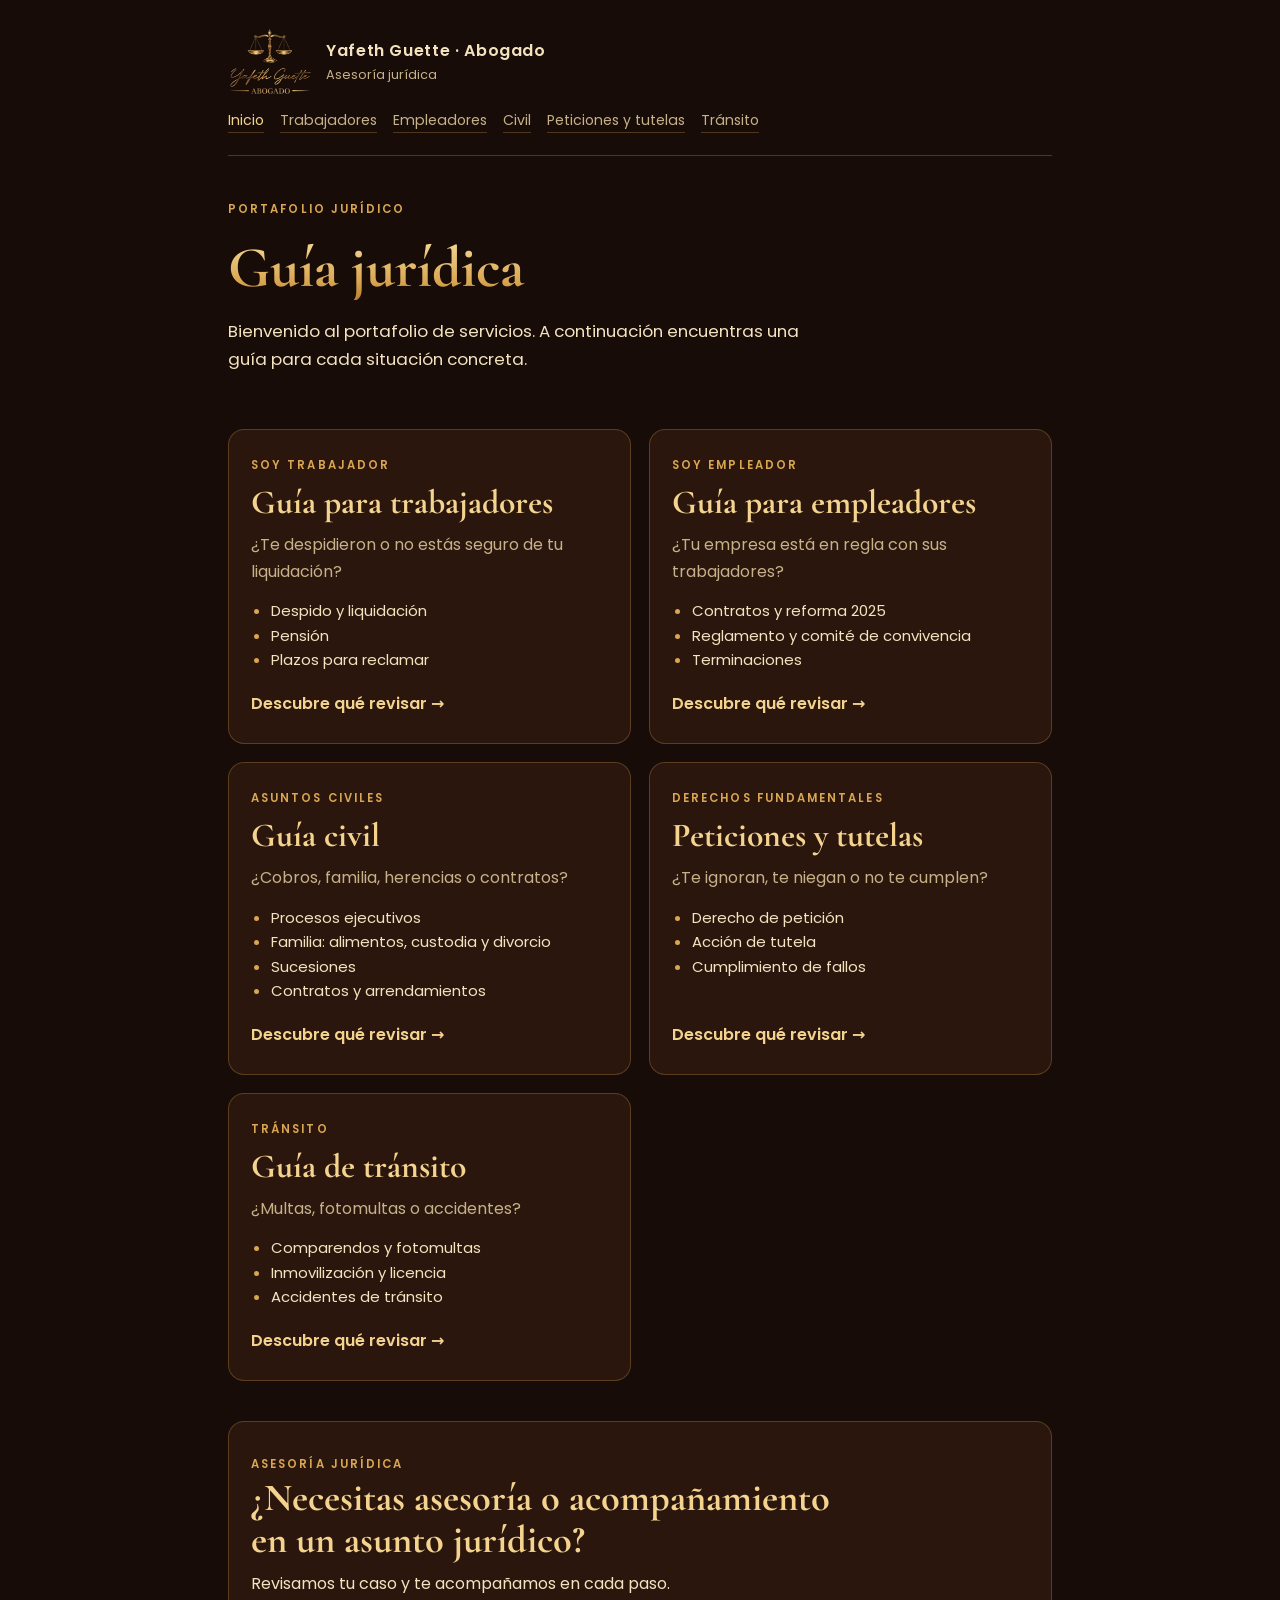
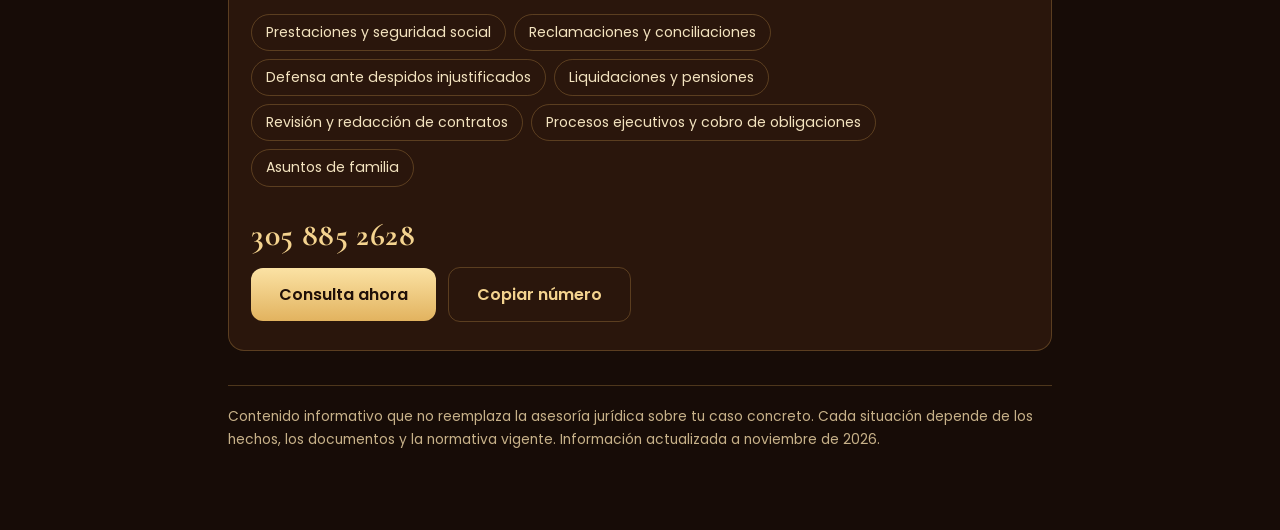
==== index.html @ 8e757d1c "Portafolio jurídico: inicio con cinco guías (trabajadores, empleadores, civil, peticiones y tutelas," ====
<!doctype html>
<html lang="es">
<head>
<meta charset="utf-8">
<meta name="viewport" content="width=device-width,initial-scale=1,viewport-fit=cover">
<meta name="description" content="Portafolio jurídico de Yafeth Guette, abogado: guías para trabajadores y empleadores en Colombia y asesoría en distintos ámbitos del derecho.">
<meta property="og:type" content="website">
<meta property="og:title" content="Guía Jurídica Yafeth Guette">
<meta property="og:description" content="Portafolio jurídico de Yafeth Guette, abogado: guías para trabajadores y empleadores en Colombia y asesoría en distintos ámbitos del derecho.">
<meta property="og:locale" content="es_CO">
<meta name="theme-color" content="#170c07">
<link rel="icon" type="image/webp" href="logo.webp">
<title>Guía Jurídica Yafeth Guette</title>
<link rel="stylesheet" href="https://fonts.googleapis.com/css2?family=Cormorant+Garamond:wght@600;700&family=Poppins:wght@400;500;600&display=swap">
<link rel="stylesheet" href="styles.css">
</head>
<body>
<div class="wrap">
  <div class="top">
    <div class="brand"><img alt="Logo de Yafeth Guette, abogado" src="logo.webp" width="84" height="66">
    <div><b>Yafeth Guette · Abogado</b><span>Asesoría jurídica</span></div></div>
    <nav aria-label="Guías"><a href="index.html" aria-current="page">Inicio</a><a href="trabajadores.html">Trabajadores</a><a href="empleadores.html">Empleadores</a><a href="civil.html">Civil</a><a href="peticiones.html">Peticiones y tutelas</a><a href="transito.html">Tránsito</a></nav>
  </div>

  <div class="hero">
    <span class="label">Portafolio jurídico</span>
    <h1>Guía jurídica</h1>
    <p class="intro">Bienvenido al portafolio de servicios. A continuación encuentras una guía para cada situación concreta.</p>
  </div>

  <div class="doors">
    <a class="door" href="trabajadores.html">
      <span class="label">Soy trabajador</span>
      <h2>Guía para trabajadores</h2>
      <p>¿Te despidieron o no estás seguro de tu liquidación?</p>
      <ul><li>Despido y liquidación</li><li>Pensión</li><li>Plazos para reclamar</li></ul>
      <span class="go">Descubre qué revisar →</span>
    </a>
    <a class="door" href="empleadores.html">
      <span class="label">Soy empleador</span>
      <h2>Guía para empleadores</h2>
      <p>¿Tu empresa está en regla con sus trabajadores?</p>
      <ul><li>Contratos y reforma 2025</li><li>Reglamento y comité de convivencia</li><li>Terminaciones</li></ul>
      <span class="go">Descubre qué revisar →</span>
    </a>
    <a class="door" href="civil.html">
      <span class="label">Asuntos civiles</span>
      <h2>Guía civil</h2>
      <p>¿Cobros, familia, herencias o contratos?</p>
      <ul><li>Procesos ejecutivos</li><li>Familia: alimentos, custodia y divorcio</li><li>Sucesiones</li><li>Contratos y arrendamientos</li></ul>
      <span class="go">Descubre qué revisar →</span>
    </a>
    <a class="door" href="peticiones.html">
      <span class="label">Derechos fundamentales</span>
      <h2>Peticiones y tutelas</h2>
      <p>¿Te ignoran, te niegan o no te cumplen?</p>
      <ul><li>Derecho de petición</li><li>Acción de tutela</li><li>Cumplimiento de fallos</li></ul>
      <span class="go">Descubre qué revisar →</span>
    </a>
    <a class="door" href="transito.html">
      <span class="label">Tránsito</span>
      <h2>Guía de tránsito</h2>
      <p>¿Multas, fotomultas o accidentes?</p>
      <ul><li>Comparendos y fotomultas</li><li>Inmovilización y licencia</li><li>Accidentes de tránsito</li></ul>
      <span class="go">Descubre qué revisar →</span>
    </a>
  </div>

  <div class="offer" id="contacto">
    <span class="label">Asesoría jurídica</span>
    <h2>¿Necesitas asesoría o acompañamiento en un asunto jurídico?</h2>
    <p>Revisamos tu caso y te acompañamos en cada paso.</p>
    <ul class="svc">
      <li>Prestaciones y seguridad social</li>
      <li>Reclamaciones y conciliaciones</li>
      <li>Defensa ante despidos injustificados</li>
      <li>Liquidaciones y pensiones</li>
      <li>Revisión y redacción de contratos</li>
      <li>Procesos ejecutivos y cobro de obligaciones</li>
      <li>Asuntos de familia</li>
    </ul>
    <div class="phone" id="tel">305 885 2628</div>
    <div class="cta-row">
      <a class="btn" href="https://wa.me/573058852628?text=Hola%2C%20quiero%20asesor%C3%ADa%20jur%C3%ADdica" target="_blank" rel="noopener">Consulta ahora</a>
      <button class="btn ghost" type="button" id="copy">Copiar número</button>
      <span class="muted small" id="copy-msg" aria-live="polite"></span>
    </div>
  </div>
  <footer class="small muted">
    <p>Contenido informativo que no reemplaza la asesoría jurídica sobre tu caso concreto. Cada situación depende de los hechos, los documentos y la normativa vigente. Información actualizada a noviembre de 2026.</p>
  </footer>
</div>
<script src="calc.js"></script>
</body>
</html>
---- styles.css ----
/* Marrón profundo y oro de la marca; guías de consulta con tablas y calculadoras sobrias. */
:root{
  --bg:#170c07; --bg-2:#1f1009; --card:#2a160c; --line:rgba(217,166,82,.28);
  --gold:#d9a652; --gold-hi:#f4d38f; --ink:#f3e3bf; --muted:#c7b189; --btn-ink:#1f0f08;
  --display:'Cormorant Garamond',Georgia,'Times New Roman',serif;
  --body:'Poppins',system-ui,-apple-system,'Segoe UI',sans-serif;
  color-scheme:dark;
}
*{box-sizing:border-box}
body{background:var(--bg);color:var(--ink);font-family:var(--body);font-size:16px;line-height:1.65;margin:0}
.wrap{max-width:860px;margin:0 auto;padding-block:28px 64px;
  padding-left:max(18px,env(safe-area-inset-left,0px));padding-right:max(18px,env(safe-area-inset-right,0px))}
a{color:var(--gold-hi)}
h1,h2,h3{font-family:var(--display);font-weight:700;line-height:1.1;margin:0;text-wrap:balance}
h1{font-size:clamp(2.3rem,7.5vw,3.6rem);background:linear-gradient(180deg,#f7dc9a,#d9a652 70%,#b9822f);-webkit-background-clip:text;background-clip:text;color:transparent}
h2{font-size:clamp(1.8rem,5vw,2.4rem);color:var(--gold-hi)}
h3{font-size:1.4rem;color:var(--gold-hi)}
p{margin:0 0 14px}
.muted{color:var(--muted)}
.small{font-size:.86rem}
.label{font-size:.72rem;letter-spacing:.18em;text-transform:uppercase;color:var(--gold);font-weight:600}

.top{display:flex;align-items:center;gap:14px;padding-bottom:22px;border-bottom:1px solid var(--line)}
.top img{width:84px;height:auto;display:block}
.top b{font-weight:600;letter-spacing:.04em}
.top span{display:block;font-size:.8rem;color:var(--muted)}

.hero{padding:44px 0 34px;display:grid;gap:18px}
.hero p{max-width:600px;font-size:1.05rem;color:var(--ink)}
.cta-row{display:flex;flex-wrap:wrap;gap:12px;align-items:center;margin-top:6px}
.btn{display:inline-block;background:linear-gradient(180deg,#fbe2a4,#e2b35f);color:var(--btn-ink);font:600 1rem var(--body);padding:14px 28px;border-radius:12px;text-decoration:none;border:0;cursor:pointer}
.btn:hover{filter:brightness(1.06)}
.btn.ghost{background:transparent;color:var(--gold-hi);border:1px solid var(--line)}
.btn:focus-visible,a:focus-visible,input:focus-visible,select:focus-visible{outline:2px solid var(--gold-hi);outline-offset:2px}
.jump{display:flex;flex-wrap:wrap;gap:8px 18px;margin-top:8px;font-size:.9rem}
.jump a{text-decoration:none;color:var(--muted);border-bottom:1px solid var(--line)}
.jump a:hover{color:var(--gold-hi)}

section{padding:46px 0 10px;border-top:1px solid var(--line);scroll-margin-top:12px}
section>.label{display:block;margin-bottom:10px}
section h2{margin-bottom:16px}
ul.plain{margin:0 0 16px;padding-left:20px}
ul.plain li{margin-bottom:6px}
ul.plain li::marker{color:var(--gold)}

.scroll{overflow-x:auto;margin:6px 0 18px}
table{border-collapse:collapse;width:100%;min-width:0;font-size:.93rem}
th,td{text-align:left;padding:10px 12px;border-bottom:1px solid var(--line);vertical-align:top}
th{font-size:.72rem;letter-spacing:.12em;text-transform:uppercase;color:var(--gold);font-weight:600}
td.num,th.num{text-align:right;font-variant-numeric:tabular-nums}

.note{border-left:3px solid var(--gold);background:var(--bg-2);padding:12px 16px;margin:6px 0 18px;font-size:.92rem;color:var(--ink)}
.calc{background:var(--card);border:1px solid var(--line);border-radius:14px;padding:20px;margin:22px 0}
.calc h3{margin-bottom:4px}
.calc .ex{display:inline-block;font-size:.72rem;letter-spacing:.12em;text-transform:uppercase;color:var(--btn-ink);background:var(--gold);border-radius:99px;padding:2px 10px;margin-left:8px;vertical-align:middle;font-family:var(--body);font-weight:600}
.grid{display:grid;grid-template-columns:repeat(auto-fit,minmax(210px,1fr));gap:14px;margin:16px 0}
.field{display:flex;flex-direction:column;gap:5px;min-width:0}
.field label{font-size:.8rem;color:var(--muted)}
input,select{font:400 1rem var(--body);color:var(--ink);background:var(--bg-2);border:1px solid var(--line);border-radius:10px;padding:11px 12px;width:100%;min-width:0}
.out{border-top:1px solid var(--line);padding-top:14px}
.out table{min-width:0}
.total{display:flex;justify-content:space-between;gap:12px;align-items:baseline;margin-top:8px;font-weight:600}
.total strong{font-family:var(--display);font-size:2rem;color:var(--gold-hi);font-variant-numeric:tabular-nums}
.err{color:#ffb4a0}

ol.steps{list-style:none;counter-reset:s;padding:0;margin:0 0 16px;display:grid;gap:12px}
ol.steps li{counter-increment:s;display:grid;grid-template-columns:34px 1fr;gap:12px;align-items:start}
ol.steps li::before{content:counter(s);width:34px;height:34px;border-radius:50%;border:1px solid var(--gold);color:var(--gold-hi);display:flex;align-items:center;justify-content:center;font-weight:600;font-size:.9rem}
.docs{display:grid;grid-template-columns:repeat(auto-fit,minmax(250px,1fr));gap:8px 22px;margin:0 0 16px;padding:0;list-style:none}
.docs label{display:flex;gap:10px;align-items:flex-start;cursor:pointer}
.docs input{width:18px;height:18px;margin-top:5px;flex:0 0 auto;accent-color:var(--gold)}

.offer{margin-top:40px;background:var(--card);border:1px solid var(--line);border-radius:16px;padding:28px 22px}
.offer h2{margin-bottom:10px}
.svc{display:flex;flex-wrap:wrap;gap:8px;margin:16px 0 22px;padding:0;list-style:none}
.svc li{border:1px solid var(--line);border-radius:99px;padding:6px 14px;font-size:.88rem}
.phone{font-family:var(--display);font-size:2rem;font-weight:700;color:var(--gold-hi);letter-spacing:.02em;user-select:all}
footer{margin-top:34px;padding-top:20px;border-top:1px solid var(--line)}
@media (prefers-reduced-motion:no-preference){.btn{transition:filter .15s}}

.top{justify-content:space-between;flex-wrap:wrap}
.top .brand{display:flex;align-items:center;gap:14px}
.top nav{display:flex;gap:16px;font-size:.88rem;flex-wrap:wrap}
.top nav a{color:var(--muted);text-decoration:none;border-bottom:1px solid var(--line)}
.top nav a:hover,.top nav a[aria-current]{color:var(--gold-hi)}
.doors{display:grid;grid-template-columns:repeat(auto-fit,minmax(280px,1fr));gap:18px;margin:8px 0 10px}
.door{display:flex;flex-direction:column;gap:10px;background:var(--card);border:1px solid var(--line);border-radius:16px;padding:26px 22px;text-decoration:none;color:var(--ink);min-width:0}
.door:hover{border-color:var(--gold)}
.door h2{font-size:clamp(1.7rem,4.5vw,2.1rem);margin:0}
.door p{margin:0;color:var(--muted)}
.door ul{margin:4px 0 8px;padding-left:20px;color:var(--ink);font-size:.93rem}
.door ul li::marker{color:var(--gold)}
.door .go{margin-top:auto;font-weight:600;color:var(--gold-hi)}
.cross{margin-top:34px;padding:18px 20px;border:1px solid var(--line);border-radius:12px;background:var(--bg-2)}
.cross a{font-weight:600}

.hooks{display:grid;grid-template-columns:repeat(auto-fit,minmax(260px,1fr));gap:14px;margin:14px 0 6px}
.hook{background:var(--card);border:1px solid var(--line);border-radius:14px;padding:20px 18px;min-width:0}
.hook h3{margin:0 0 8px;font-size:1.35rem;line-height:1.2}
.hook p{margin:0;color:var(--muted);font-size:.94rem}
.pkg{margin:26px 0 8px;padding:22px 20px;border:1px solid var(--gold);border-radius:14px;background:var(--bg-2)}
.pkg h2{margin:6px 0 8px}
.intro{font-size:1.05rem;max-width:62ch}
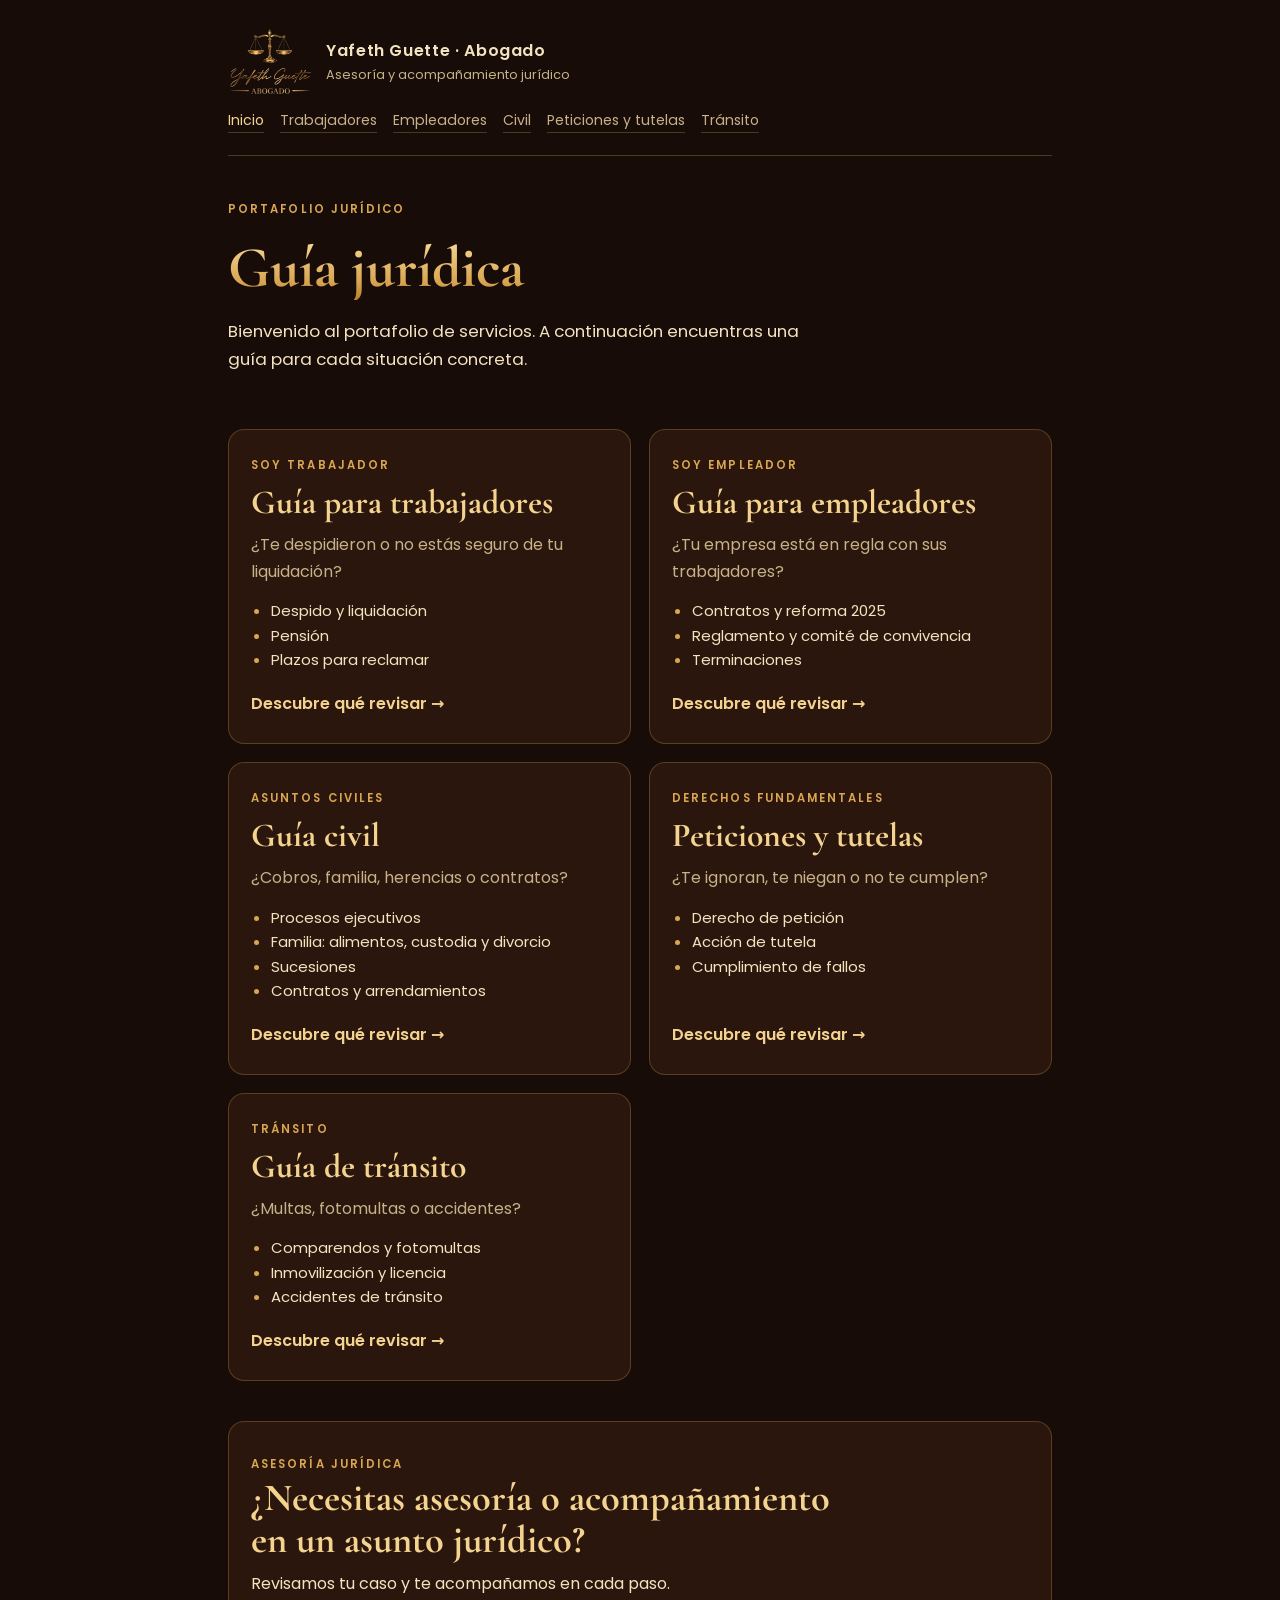
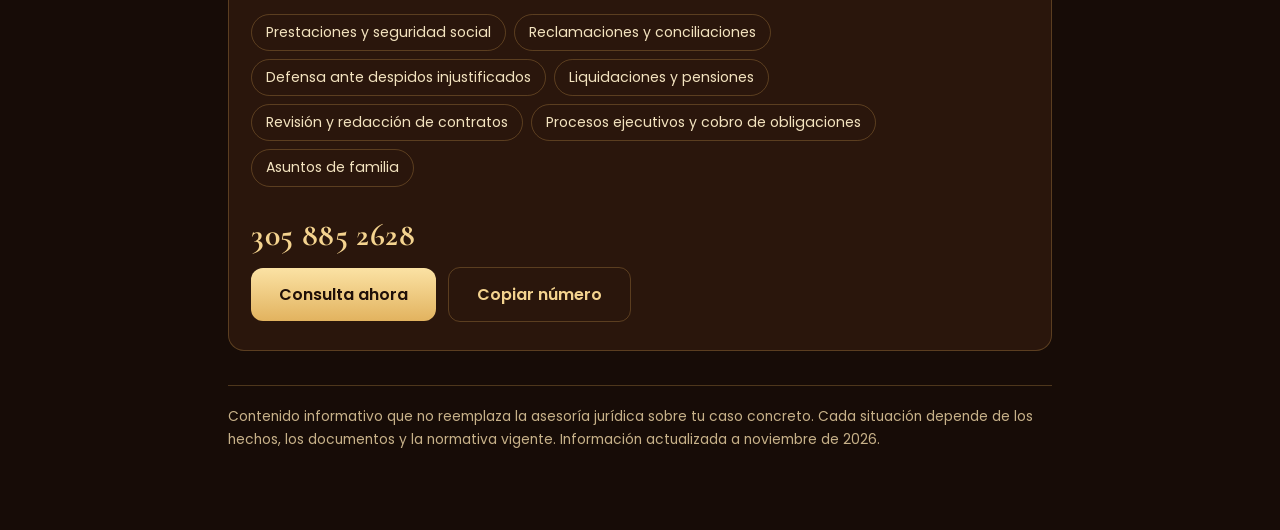
==== commit d2699080: "Encabezado: Asesoría y acompañamiento jurídico Co-Authored-By: Claude Sonnet 5.5 <noreply@anthropic." ====
--- a/index.html
+++ b/index.html
@@ -17,8 +17,8 @@
 <body>
 <div class="wrap">
   <div class="top">
-    <div class="brand"><img alt="Logo de Yafeth Guette, abogado" src="logo.webp" width="84" height="66">
-    <div><b>Yafeth Guette · Abogado</b><span>Asesoría jurídica</span></div></div>
+    <a class="brand" href="index.html" aria-label="Ir al inicio"><img alt="Logo de Yafeth Guette, abogado" src="logo.webp" width="84" height="66">
+    <div><b>Yafeth Guette · Abogado</b><span>Asesoría y acompañamiento jurídico</span></div></a>
     <nav aria-label="Guías"><a href="index.html" aria-current="page">Inicio</a><a href="trabajadores.html">Trabajadores</a><a href="empleadores.html">Empleadores</a><a href="civil.html">Civil</a><a href="peticiones.html">Peticiones y tutelas</a><a href="transito.html">Tránsito</a></nav>
   </div>
 
--- a/styles.css
+++ b/styles.css
@@ -102,3 +102,5 @@
 .pkg{margin:26px 0 8px;padding:22px 20px;border:1px solid var(--gold);border-radius:14px;background:var(--bg-2)}
 .pkg h2{margin:6px 0 8px}
 .intro{font-size:1.05rem;max-width:62ch}
+.top a.brand{text-decoration:none;color:inherit}
+.top a.brand:hover b{color:var(--gold-hi)}
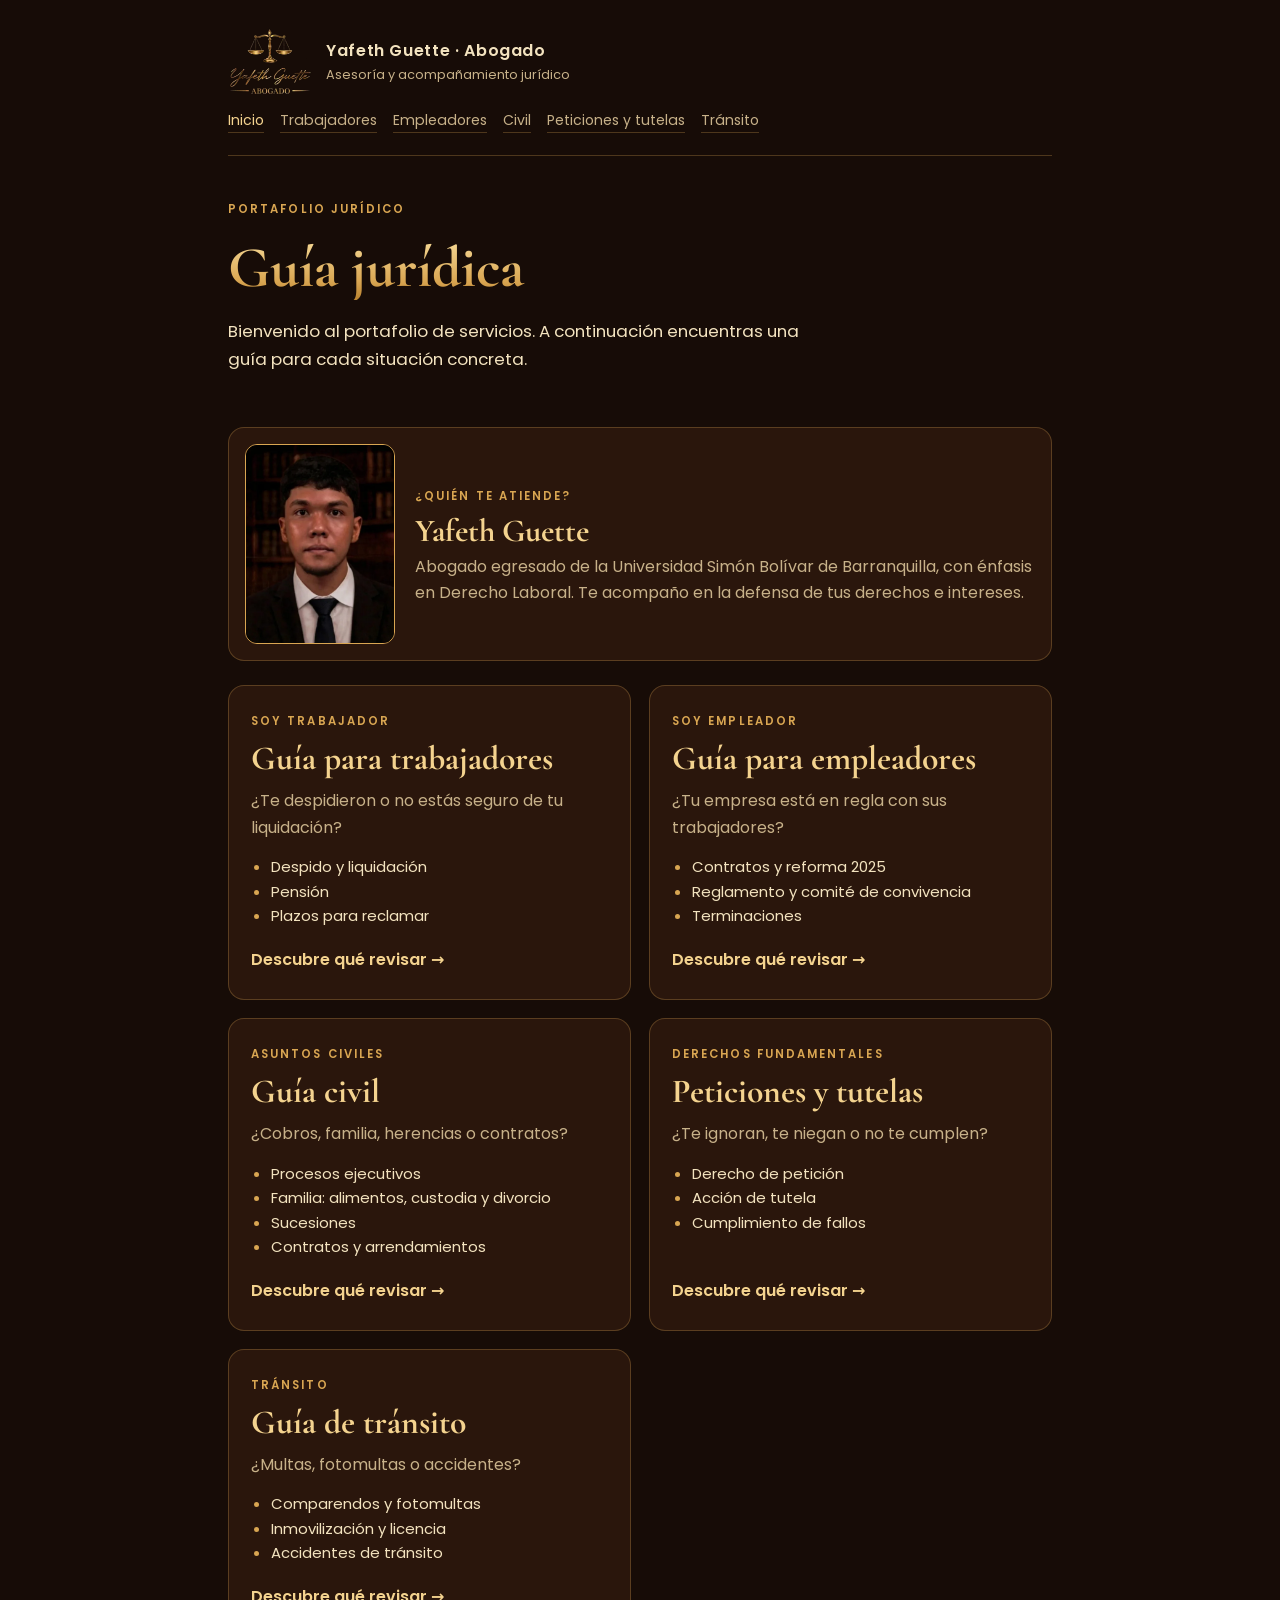
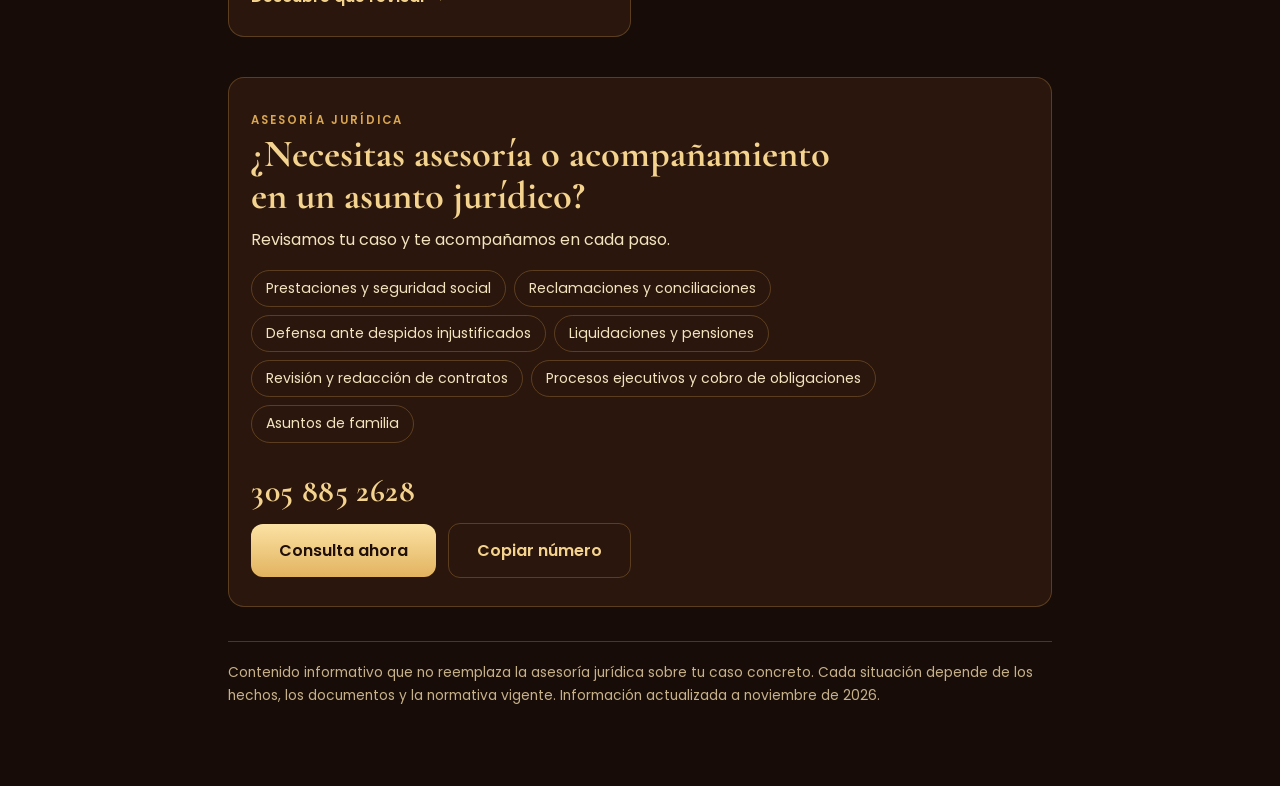
==== commit 2567152d: "Agrega presentación con foto en el inicio (¿Quién te atiende?) Co-Authored-By: Claude Sonnet 5.5 <no" ====
--- a/index.html
+++ b/index.html
@@ -26,6 +26,15 @@
     <span class="label">Portafolio jurídico</span>
     <h1>Guía jurídica</h1>
     <p class="intro">Bienvenido al portafolio de servicios. A continuación encuentras una guía para cada situación concreta.</p>
+  </div>
+
+  <div class="who">
+    <img src="yafeth.webp" alt="Yafeth Guette, abogado" width="480" height="640">
+    <div>
+      <span class="label">¿Quién te atiende?</span>
+      <h2>Yafeth Guette</h2>
+      <p>Abogado egresado de la Universidad Simón Bolívar de Barranquilla, con énfasis en Derecho Laboral. Te acompaño en la defensa de tus derechos e intereses.</p>
+    </div>
   </div>
 
   <div class="doors">
--- a/styles.css
+++ b/styles.css
@@ -104,3 +104,8 @@
 .intro{font-size:1.05rem;max-width:62ch}
 .top a.brand{text-decoration:none;color:inherit}
 .top a.brand:hover b{color:var(--gold-hi)}
+.who{display:grid;grid-template-columns:150px 1fr;gap:20px;align-items:center;margin:6px 0 24px;padding:16px;border:1px solid var(--line);border-radius:16px;background:var(--card)}
+.who img{width:150px;height:auto;aspect-ratio:3/4;object-fit:cover;border-radius:12px;border:1px solid var(--gold);display:block}
+.who h2{font-size:clamp(1.6rem,5vw,2rem);margin:4px 0 6px}
+.who p{margin:0;color:var(--muted)}
+@media (max-width:440px){.who{grid-template-columns:110px 1fr;gap:14px;padding:12px}.who img{width:110px}}
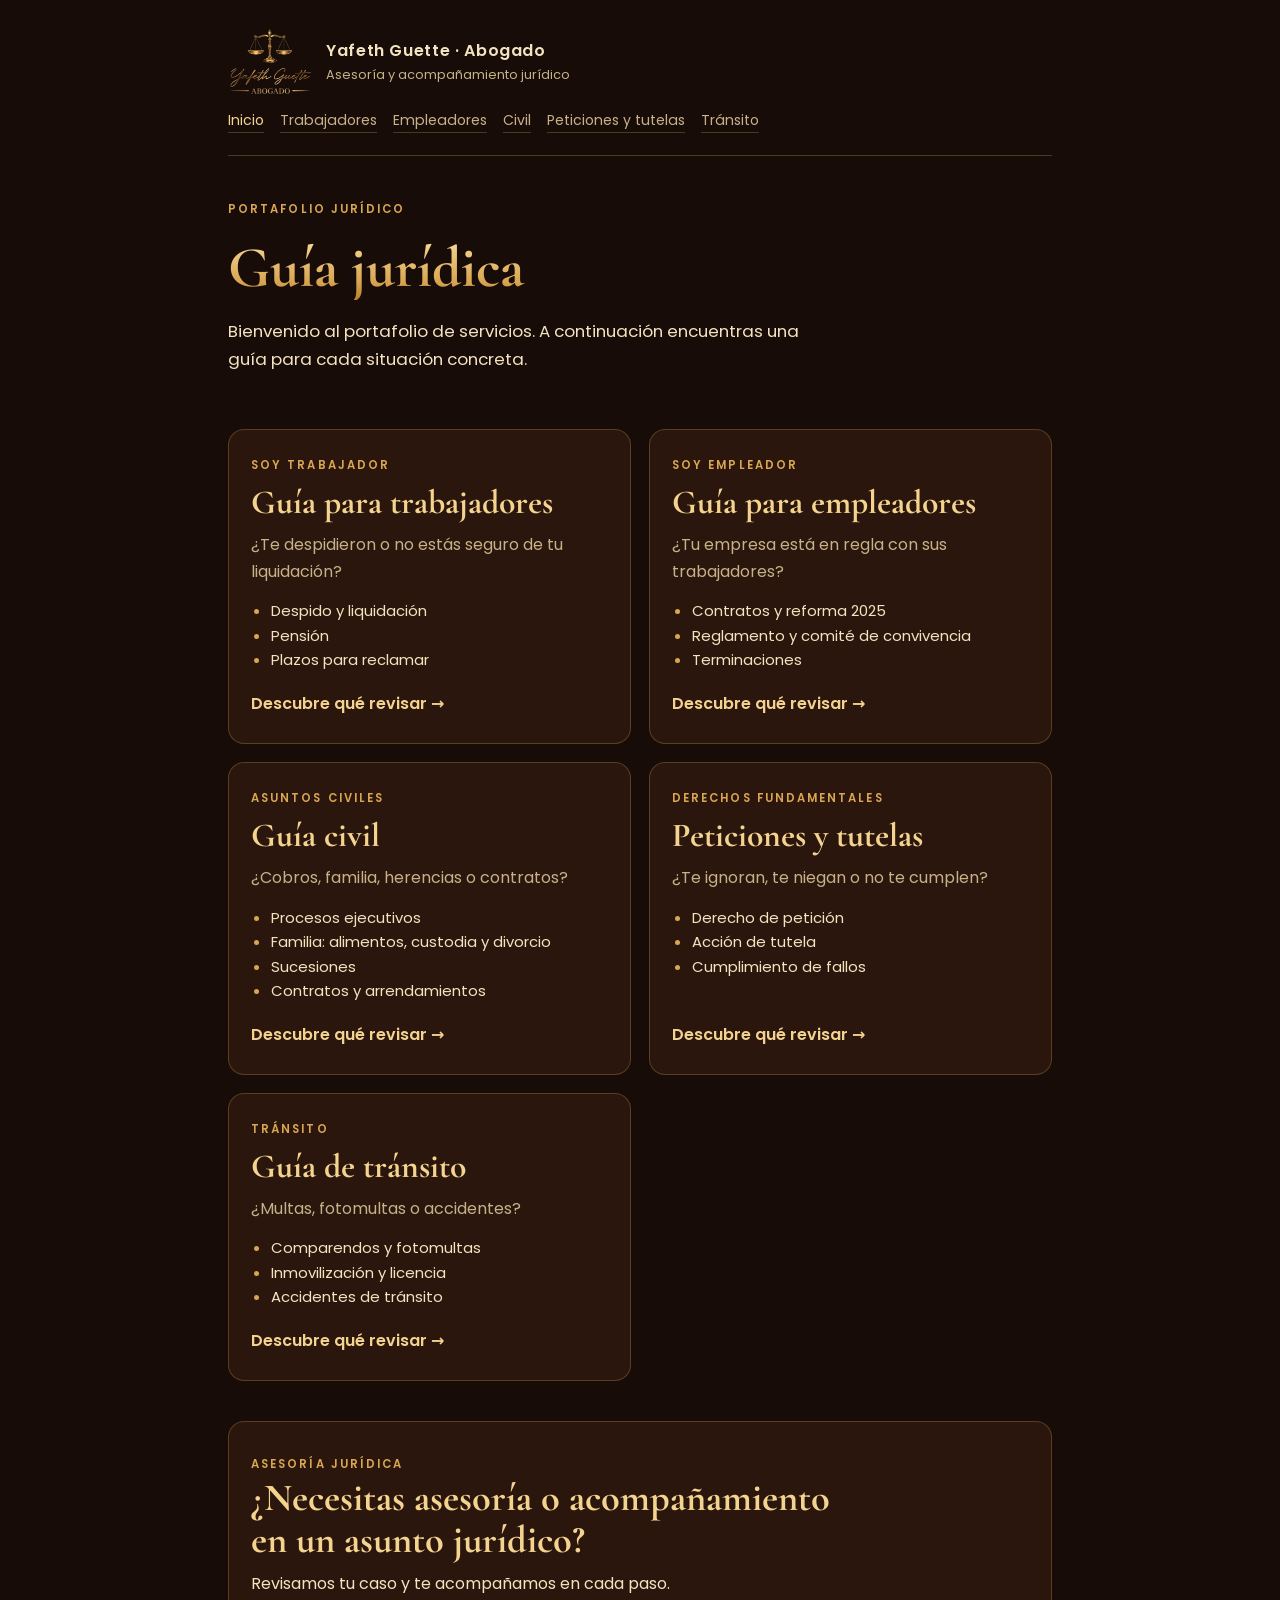
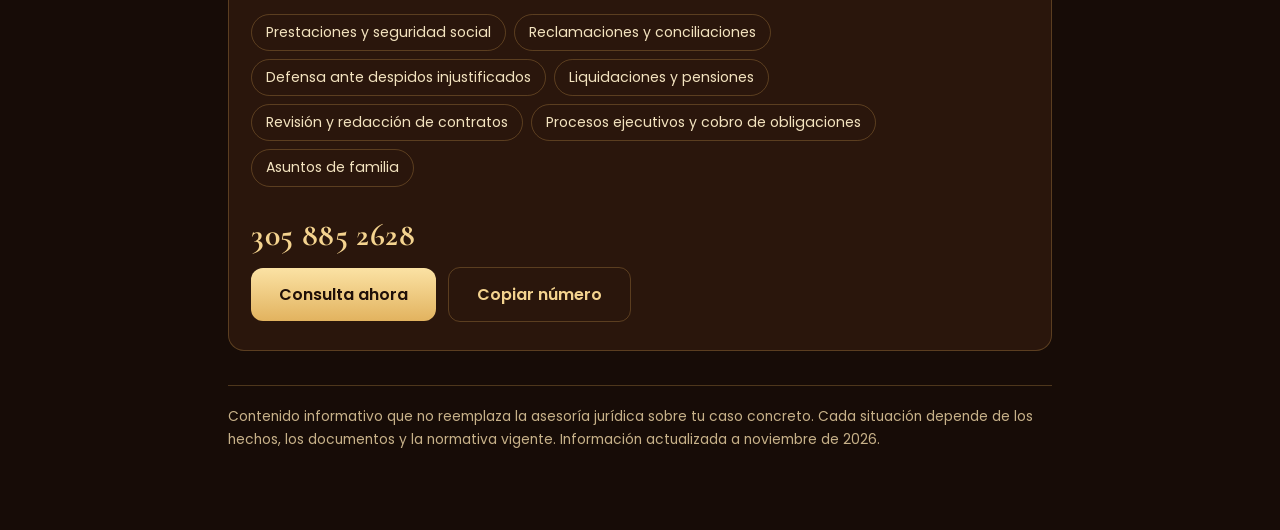
==== commit 415e438a: "Quita la foto del inicio Co-Authored-By: Claude Sonnet 5.5 <noreply@anthropic.com> Claude-Session: h" ====
--- a/index.html
+++ b/index.html
@@ -26,15 +26,6 @@
     <span class="label">Portafolio jurídico</span>
     <h1>Guía jurídica</h1>
     <p class="intro">Bienvenido al portafolio de servicios. A continuación encuentras una guía para cada situación concreta.</p>
-  </div>
-
-  <div class="who">
-    <img src="yafeth.webp" alt="Yafeth Guette, abogado" width="480" height="640">
-    <div>
-      <span class="label">¿Quién te atiende?</span>
-      <h2>Yafeth Guette</h2>
-      <p>Abogado egresado de la Universidad Simón Bolívar de Barranquilla, con énfasis en Derecho Laboral. Te acompaño en la defensa de tus derechos e intereses.</p>
-    </div>
   </div>
 
   <div class="doors">
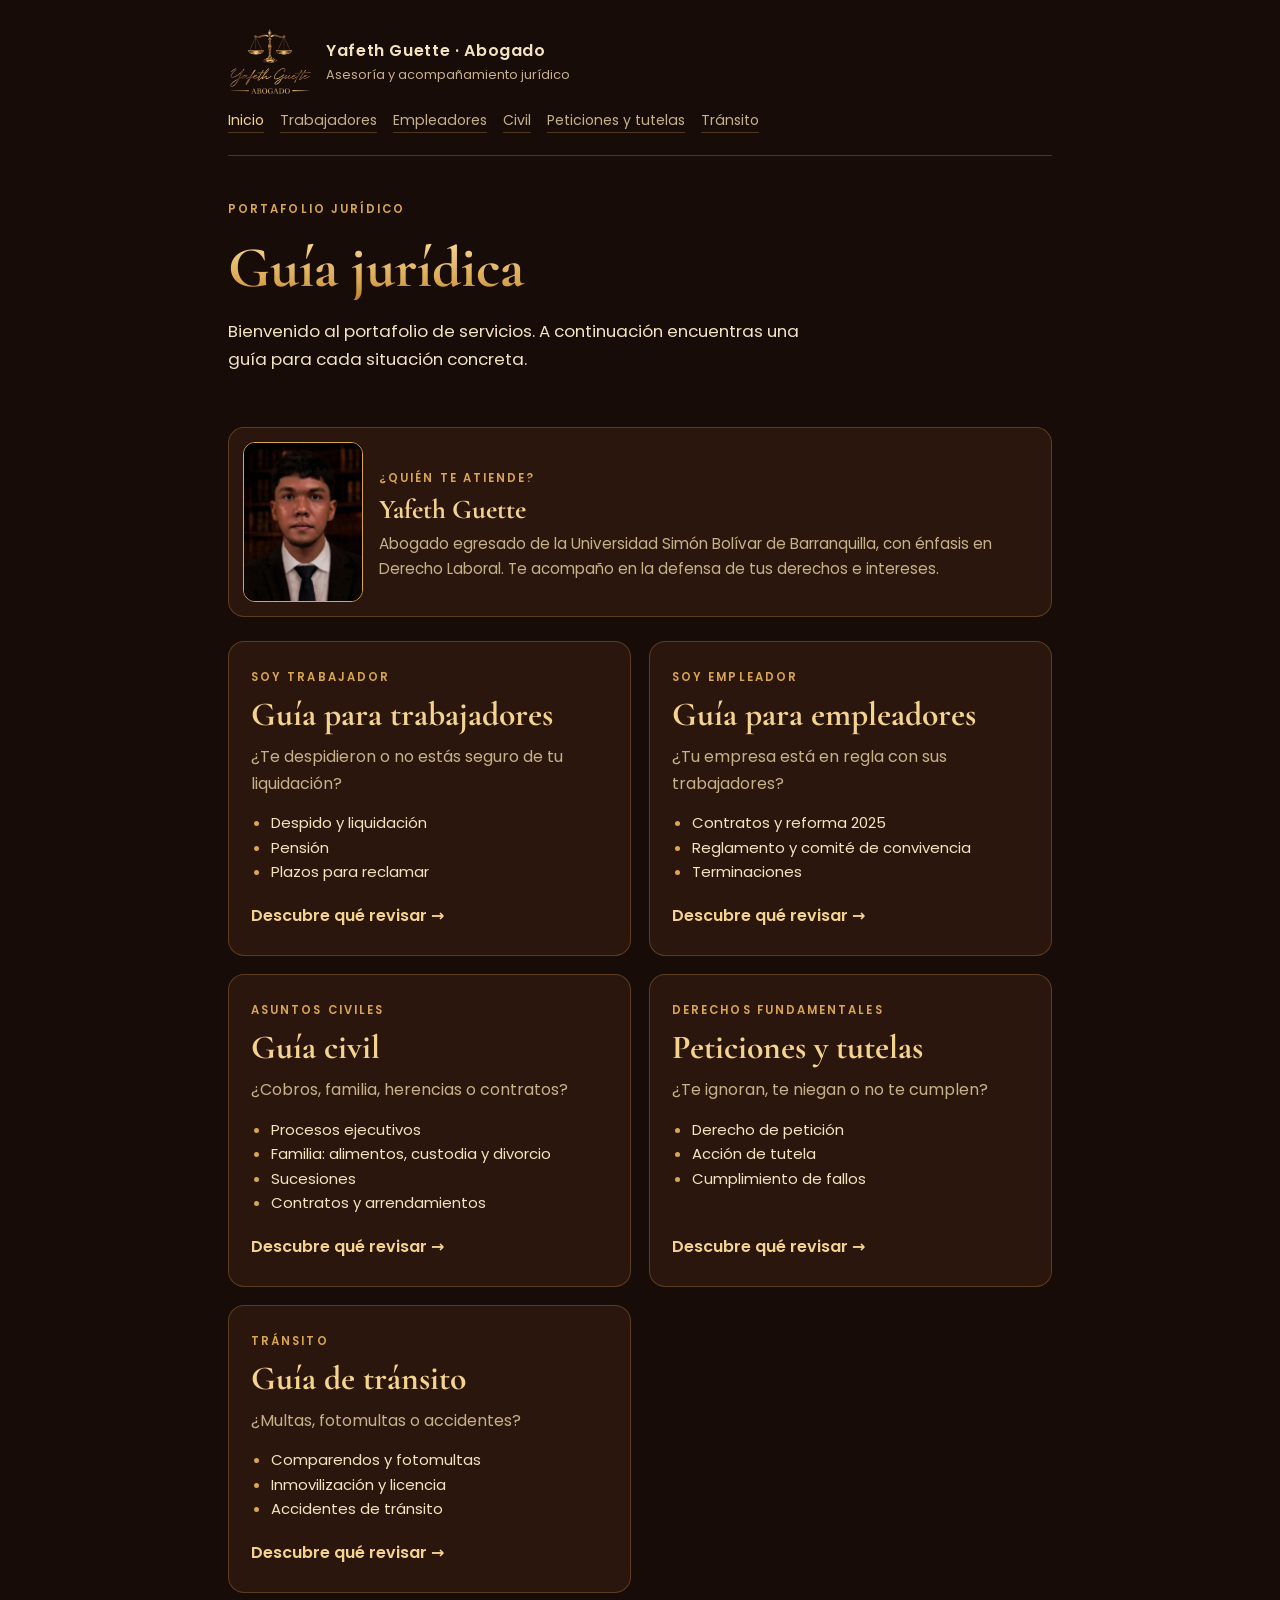
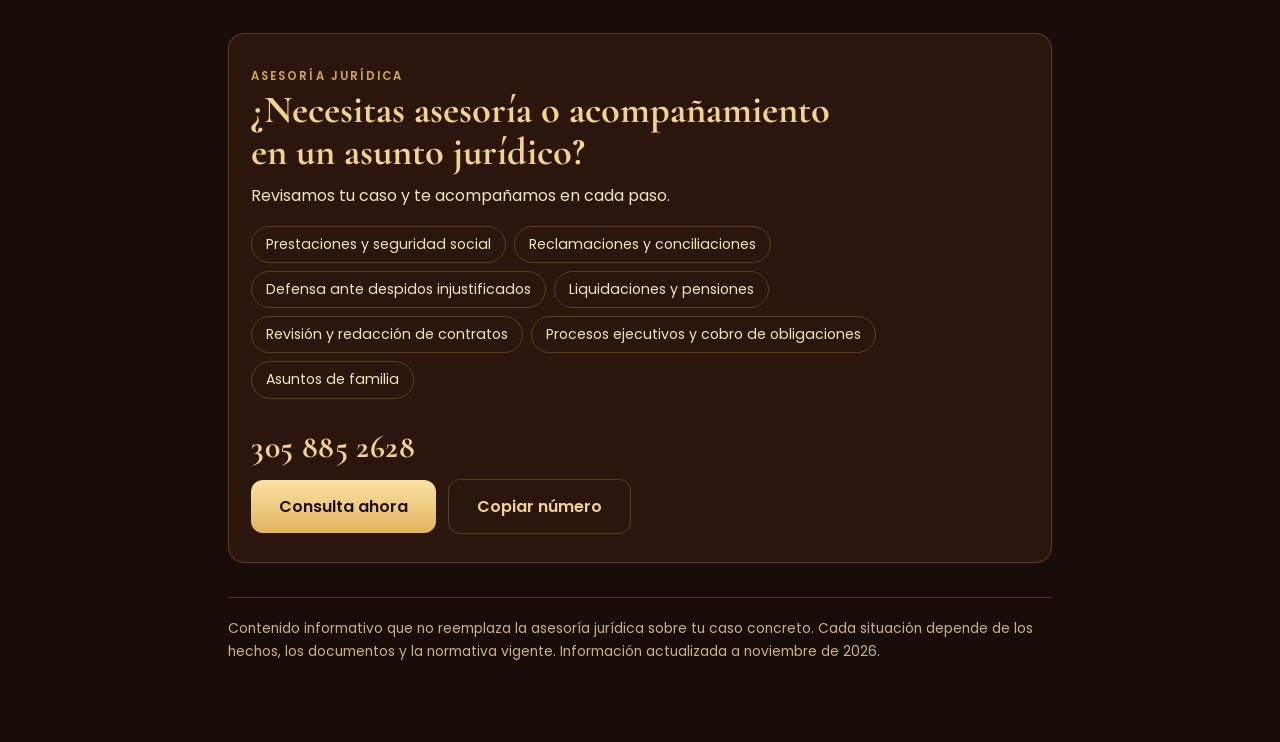
==== commit 520d0664: "Vuelve a agregar la presentación con foto pequeña y tamaño fijo Co-Authored-By: Claude Sonnet 5.5 <n" ====
--- a/index.html
+++ b/index.html
@@ -12,7 +12,7 @@
 <link rel="icon" type="image/webp" href="logo.webp">
 <title>Guía Jurídica Yafeth Guette</title>
 <link rel="stylesheet" href="https://fonts.googleapis.com/css2?family=Cormorant+Garamond:wght@600;700&family=Poppins:wght@400;500;600&display=swap">
-<link rel="stylesheet" href="styles.css">
+<link rel="stylesheet" href="styles.css?v=3">
 </head>
 <body>
 <div class="wrap">
@@ -26,6 +26,15 @@
     <span class="label">Portafolio jurídico</span>
     <h1>Guía jurídica</h1>
     <p class="intro">Bienvenido al portafolio de servicios. A continuación encuentras una guía para cada situación concreta.</p>
+  </div>
+
+  <div class="who" style="display:grid;grid-template-columns:120px 1fr;gap:16px;align-items:center;margin:6px 0 24px;padding:14px;border:1px solid rgba(217,166,82,.28);border-radius:16px;background:#2a160c">
+    <img src="yafeth.webp" alt="Yafeth Guette, abogado" width="120" height="160" style="width:120px;height:160px;max-width:100%;object-fit:cover;object-position:center top;border-radius:12px;border:1px solid #d9a652;display:block">
+    <div>
+      <span class="label">¿Quién te atiende?</span>
+      <h2 style="font-size:1.7rem;margin:4px 0 6px">Yafeth Guette</h2>
+      <p style="margin:0;font-size:.95rem">Abogado egresado de la Universidad Simón Bolívar de Barranquilla, con énfasis en Derecho Laboral. Te acompaño en la defensa de tus derechos e intereses.</p>
+    </div>
   </div>
 
   <div class="doors">
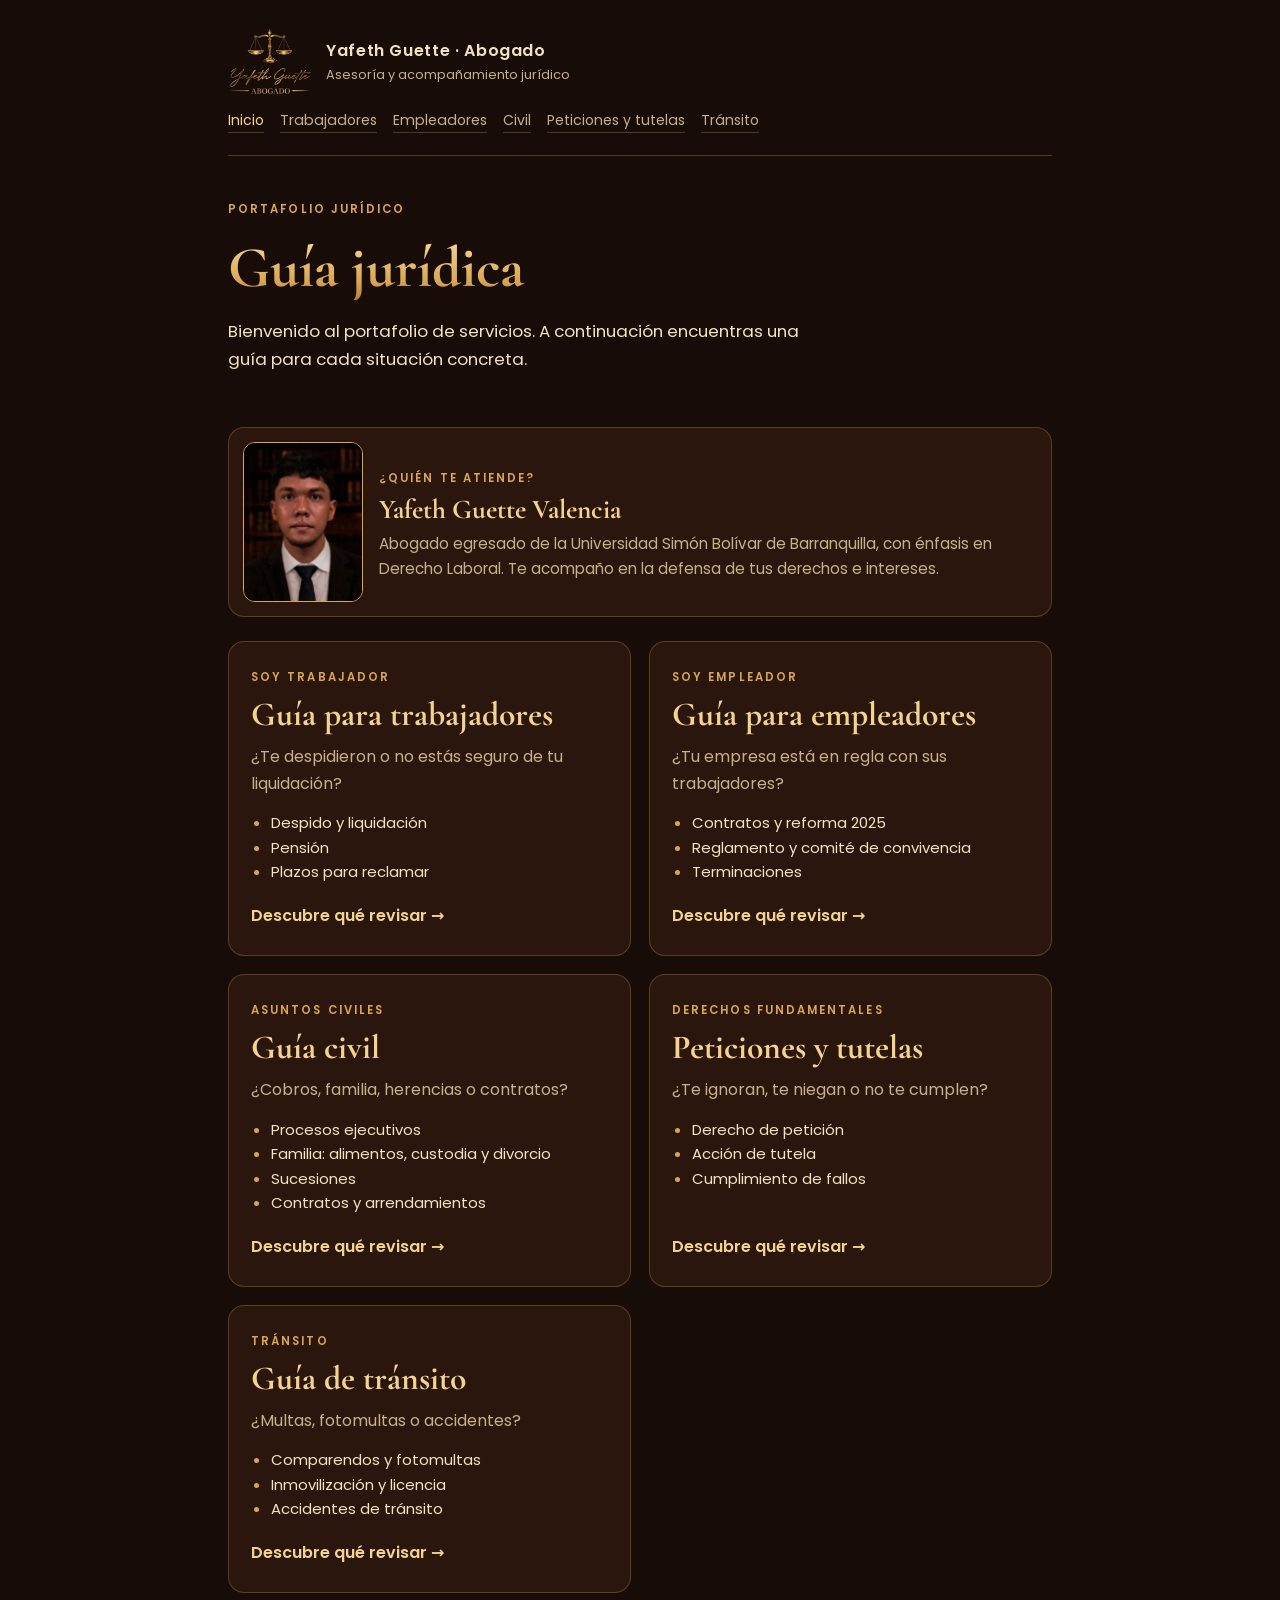
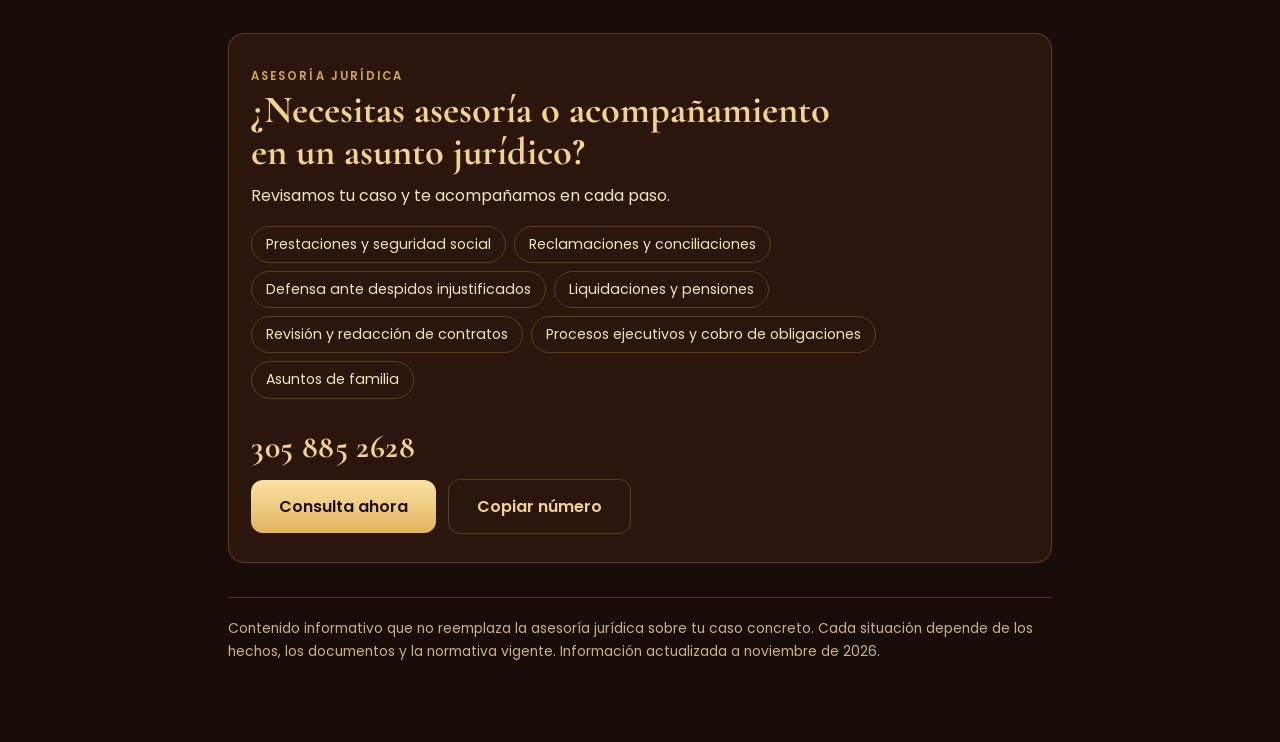
==== commit 998d19c8: "Nombre completo en la presentación y mensaje de WhatsApp más completo Co-Authored-By: Claude Sonnet " ====
--- a/index.html
+++ b/index.html
@@ -29,10 +29,10 @@
   </div>
 
   <div class="who" style="display:grid;grid-template-columns:120px 1fr;gap:16px;align-items:center;margin:6px 0 24px;padding:14px;border:1px solid rgba(217,166,82,.28);border-radius:16px;background:#2a160c">
-    <img src="yafeth.webp" alt="Yafeth Guette, abogado" width="120" height="160" style="width:120px;height:160px;max-width:100%;object-fit:cover;object-position:center top;border-radius:12px;border:1px solid #d9a652;display:block">
+    <img src="yafeth.webp" alt="Yafeth Guette Valencia, abogado" width="120" height="160" style="width:120px;height:160px;max-width:100%;object-fit:cover;object-position:center top;border-radius:12px;border:1px solid #d9a652;display:block">
     <div>
       <span class="label">¿Quién te atiende?</span>
-      <h2 style="font-size:1.7rem;margin:4px 0 6px">Yafeth Guette</h2>
+      <h2 style="font-size:1.7rem;margin:4px 0 6px">Yafeth Guette Valencia</h2>
       <p style="margin:0;font-size:.95rem">Abogado egresado de la Universidad Simón Bolívar de Barranquilla, con énfasis en Derecho Laboral. Te acompaño en la defensa de tus derechos e intereses.</p>
     </div>
   </div>
@@ -90,7 +90,7 @@
     </ul>
     <div class="phone" id="tel">305 885 2628</div>
     <div class="cta-row">
-      <a class="btn" href="https://wa.me/573058852628?text=Hola%2C%20quiero%20asesor%C3%ADa%20jur%C3%ADdica" target="_blank" rel="noopener">Consulta ahora</a>
+      <a class="btn" href="https://wa.me/573058852628?text=Hola%20Yafeth%2C%20estuve%20revisando%20tu%20gu%C3%ADa%20jur%C3%ADdica%20y%20quiero%20una%20asesor%C3%ADa.%20Mi%20caso%20es%20el%20siguiente%3A%20" target="_blank" rel="noopener">Consulta ahora</a>
       <button class="btn ghost" type="button" id="copy">Copiar número</button>
       <span class="muted small" id="copy-msg" aria-live="polite"></span>
     </div>
